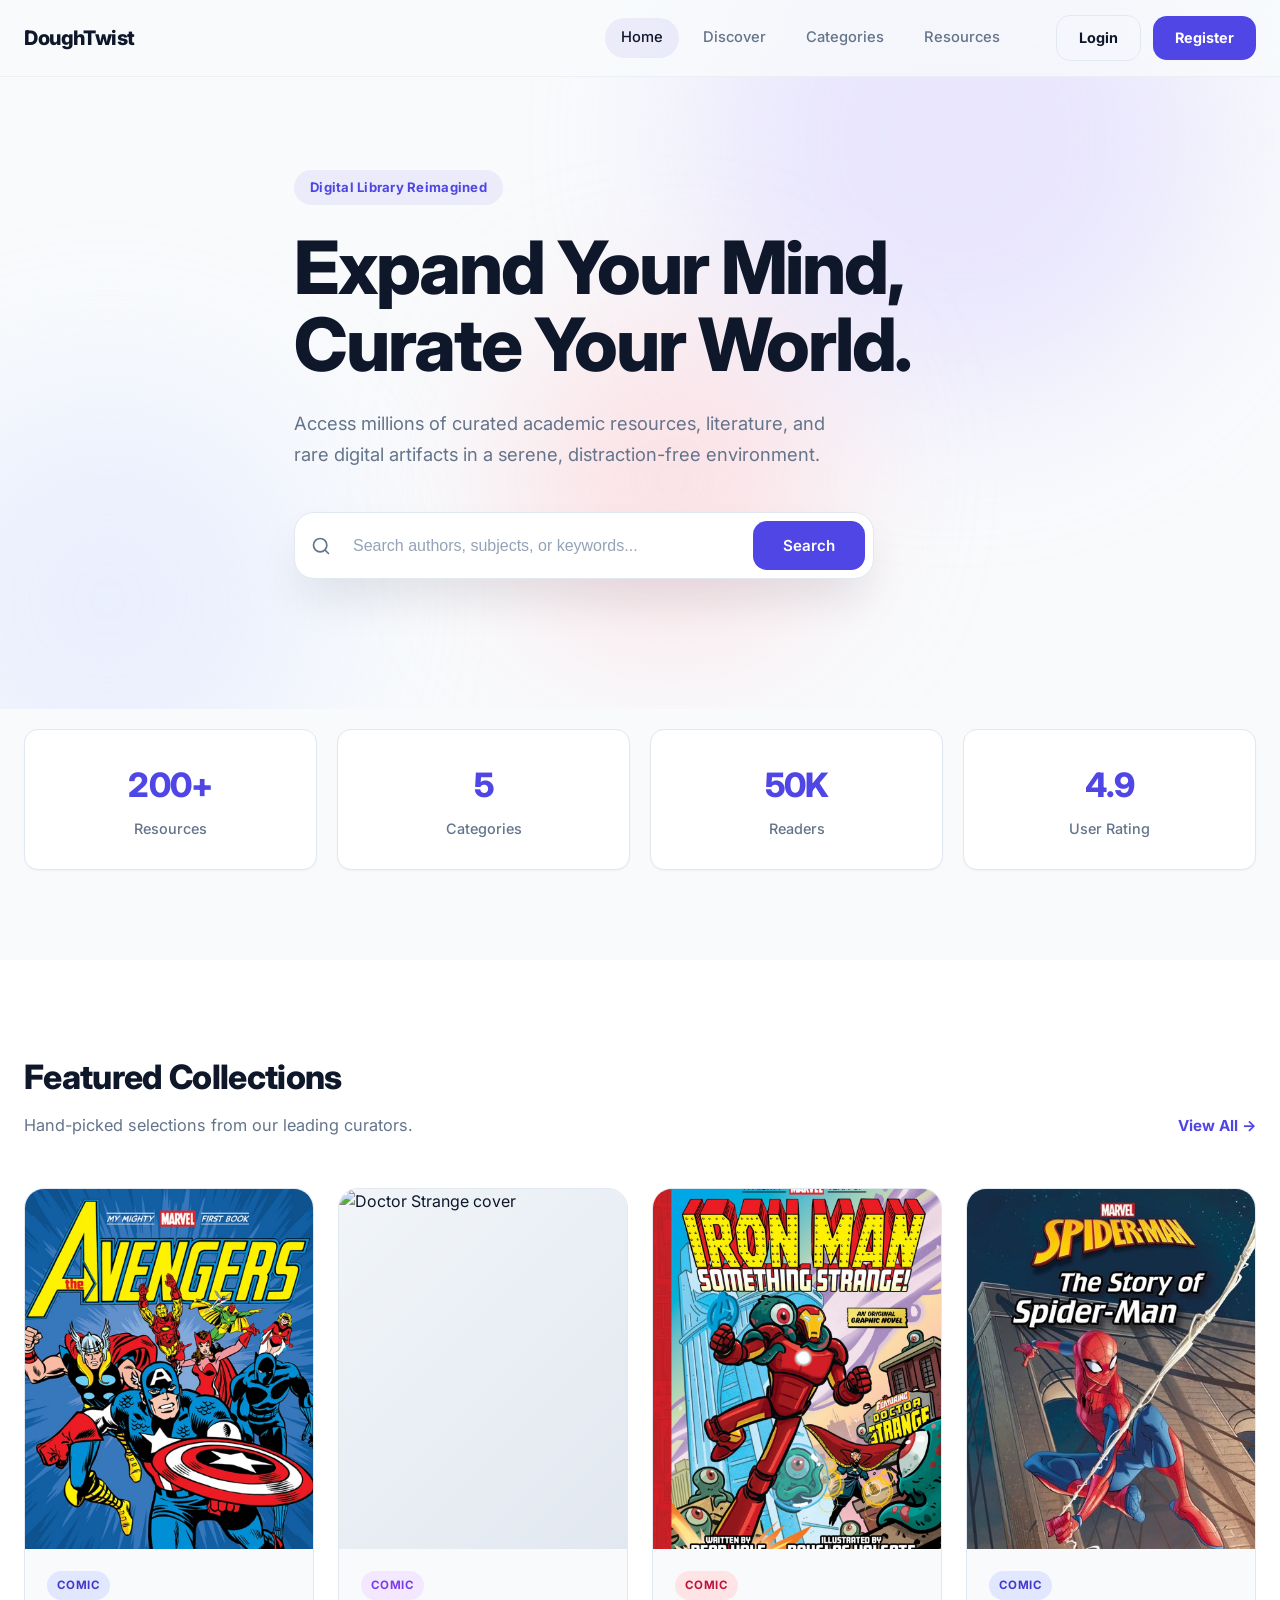
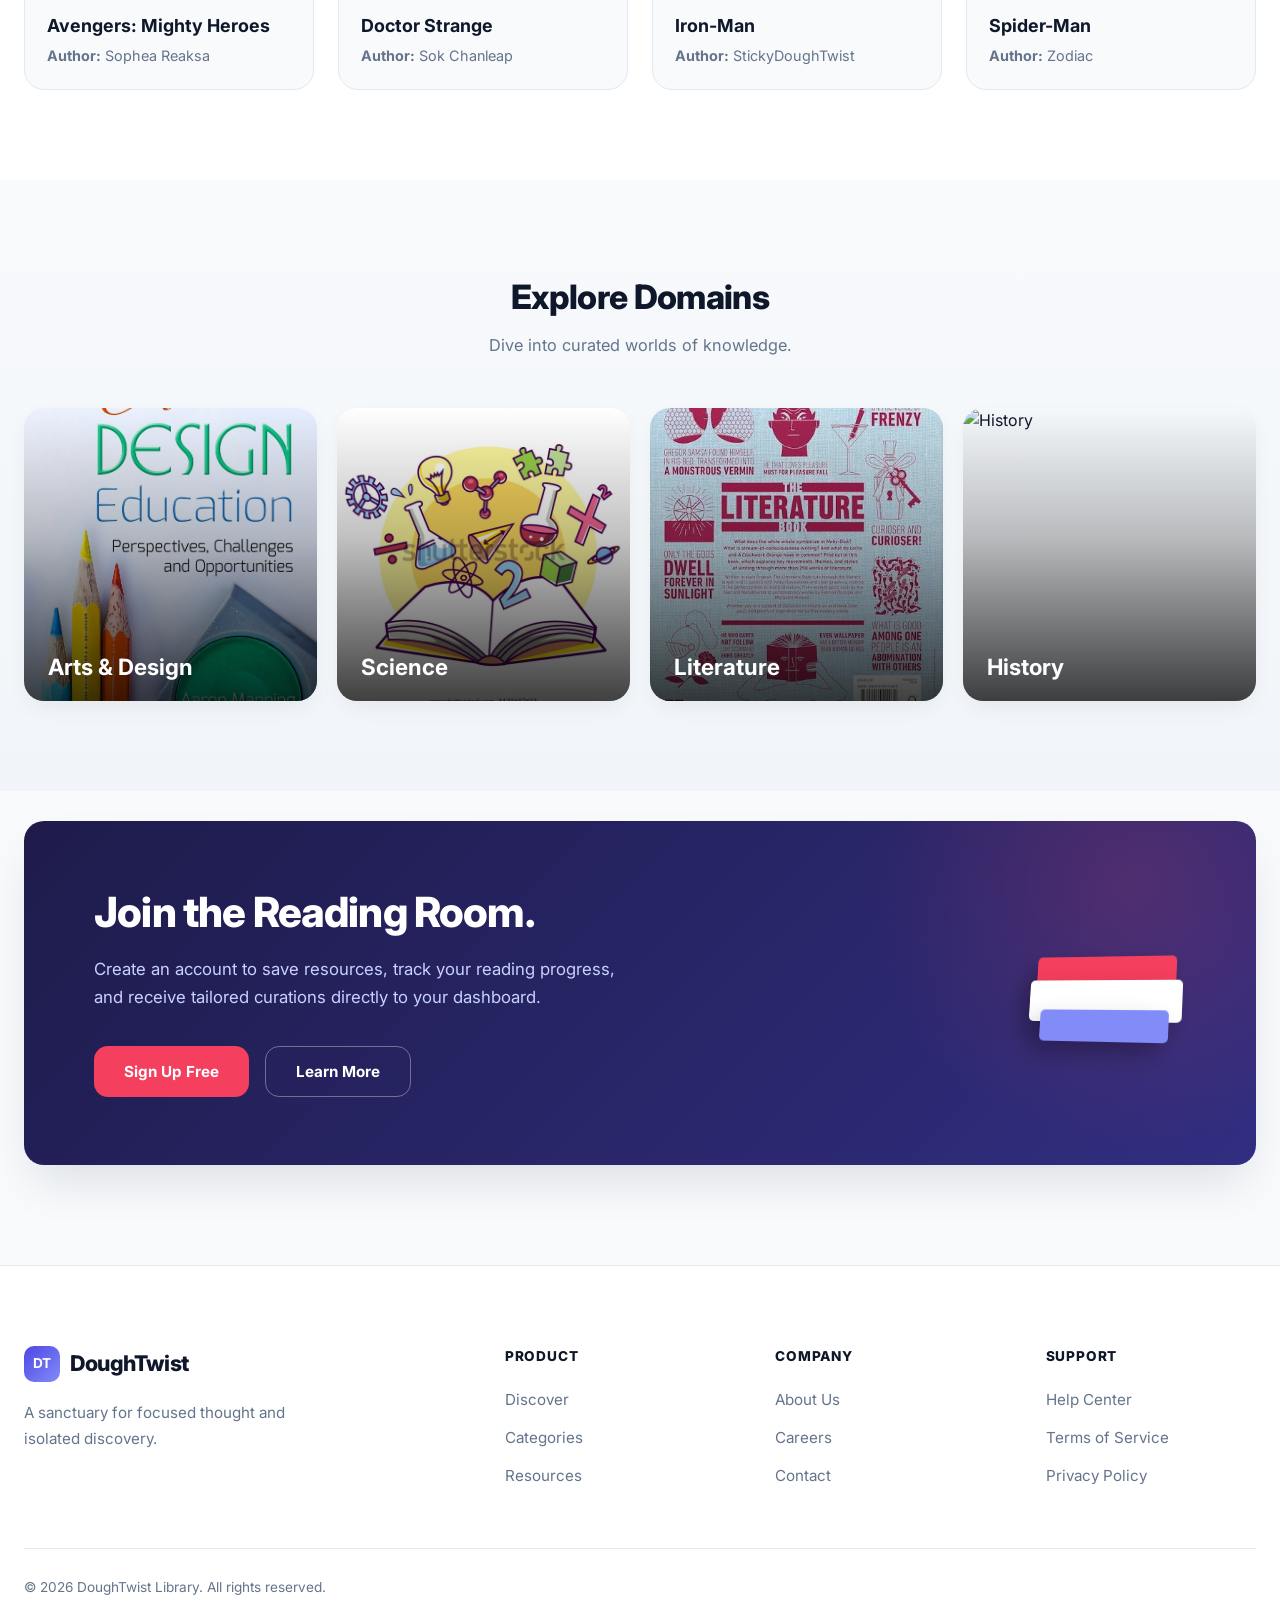
==== index.html @ 646c7e7f "E-Library" ====
<!DOCTYPE html>
<html lang="en">
<head>
    <meta charset="UTF-8">
    <meta name="viewport" content="width=device-width, initial-scale=1.0">
    <title>DoughTwist Library — Discover, Read, Grow</title>
    <meta name="description" content="A modern digital library for curated academic resources, literature, and rare digital artifacts.">
    <link rel="stylesheet" href="css/style.css">
</head>
<body>
    <header class="site-header">
        <div class="container nav-wrap">
            <a href="#" class="logo">
                DoughTwist
            </a>

            <button class="menu-toggle" aria-label="Open menu" aria-expanded="false">
                <span></span>
                <span></span>
                <span></span>
            </button>

            <nav class="main-nav">
                <ul class="nav-links">
                    <li><a href="#" class="active">Home</a></li>
                    <li><a href="pages/discover.html">Discover</a></li>
                    <li><a href="pages/categories.html">Categories</a></li>
                    <li><a href="pages/resources.html">Resources</a></li>
                </ul>
                <div class="nav-actions">
                    <a href="pages/login.html" class="btn btn-login">Login</a>
                    <a href="pages/register.html" class="btn btn-register">Register</a>
                </div>
            </nav>
        </div>
    </header>

    <main>
        <section class="hero">
            <div class="hero-bg" aria-hidden="true">
                <div class="blob blob-1"></div>
                <div class="blob blob-2"></div>
                <div class="blob blob-3"></div>
            </div>
            <div class="container hero-content">
                <span class="eyebrow">Digital Library Reimagined</span>
                <h1>Expand Your Mind,<br>Curate Your World.</h1>
                <p>Access millions of curated academic resources, literature, and rare digital artifacts in a serene, distraction-free environment.</p>
                <div class="search-box">
                    <svg class="search-icon" viewBox="0 0 24 24" fill="none" stroke="currentColor" stroke-width="2" stroke-linecap="round" stroke-linejoin="round" aria-hidden="true">
                        <circle cx="11" cy="11" r="8"></circle>
                        <path d="m21 21-4.35-4.35"></path>
                    </svg>
                    <input type="text" id="search" oninput="searchCollections()" placeholder="Search authors, subjects, or keywords...">
                    <button type="button" class="search-btn">Search</button>
                </div>
            </div>
        </section>

        <section class="stats-section">
            <div class="container stats-grid">
                <div class="stat">
                    <strong>200+</strong>
                    <span>Resources</span>
                </div>
                <div class="stat">
                    <strong>5</strong>
                    <span>Categories</span>
                </div>
                <div class="stat">
                    <strong>50K</strong>
                    <span>Readers</span>
                </div>
                <div class="stat">
                    <strong>4.9</strong>
                    <span>User Rating</span>
                </div>
            </div>
        </section>

        <section class="collections-section" id="resources">
            <div class="container">
                <div class="section-header">
                    <div>
                        <h2>Featured Collections</h2>
                        <p>Hand-picked selections from our leading curators.</p>
                    </div>
                    <a href="pages/discover.html" class="view-all">View All &rarr;</a>
                </div>
                <div class="collections-grid" id="collection"></div>
            </div>
        </section>

        <section class="domains-section">
            <div class="container">
                <div class="section-header center">
                    <div>
                        <h2>Explore Domains</h2>
                        <p>Dive into curated worlds of knowledge.</p>
                    </div>
                </div>
                <div class="domains-grid" id="explore"></div>
            </div>
        </section>

        <section class="cta-section">
            <div class="container">
                <div class="cta-card">
                    <div class="cta-text">
                        <h2>Join the Reading Room.</h2>
                        <p>Create an account to save resources, track your reading progress, and receive tailored curations directly to your dashboard.</p>
                        <div class="cta-buttons">
                            <button class="btn btn-primary">Sign Up Free</button>
                            <button class="btn btn-secondary">Learn More</button>
                        </div>
                    </div>
                    <div class="cta-visual" aria-hidden="true">
                        <div class="book-stack">
                            <div class="book"></div>
                            <div class="book"></div>
                            <div class="book"></div>
                        </div>
                    </div>
                </div>
            </div>
        </section>
    </main>

    <footer class="site-footer">
        <div class="container">
            <div class="footer-grid">
                <div class="footer-brand">
                    <a href="#" class="logo">
                        <span class="logo-mark">DT</span>
                        DoughTwist
                    </a>
                    <p>A sanctuary for focused thought and isolated discovery.</p>
                </div>
                <div class="footer-links-group">
                    <h4>Product</h4>
                    <ul>
                        <li><a href="pages/discover.html">Discover</a></li>
                        <li><a href="pages/categories.html">Categories</a></li>
                        <li><a href="pages/resources.html">Resources</a></li>
                    </ul>
                </div>
                <div class="footer-links-group">
                    <h4>Company</h4>
                    <ul>
                        <li><a href="#">About Us</a></li>
                        <li><a href="#">Careers</a></li>
                        <li><a href="#">Contact</a></li>
                    </ul>
                </div>
                <div class="footer-links-group">
                    <h4>Support</h4>
                    <ul>
                        <li><a href="#">Help Center</a></li>
                        <li><a href="#">Terms of Service</a></li>
                        <li><a href="#">Privacy Policy</a></li>
                    </ul>
                </div>
            </div>
            <div class="footer-bottom">
                <p>&copy; 2026 DoughTwist Library. All rights reserved.</p>
            </div>
        </div>
    </footer>

    <script src="script/reveal.js"></script>
    <script src="script/index.js"></script>
    <script>
        // Mobile menu toggle
        const toggle = document.querySelector('.menu-toggle');
        const nav = document.querySelector('.main-nav');

        toggle.addEventListener('click', () => {
            const expanded = toggle.getAttribute('aria-expanded') === 'true';
            toggle.setAttribute('aria-expanded', !expanded);
            toggle.classList.toggle('open', !expanded);
            nav.classList.toggle('open', !expanded);
        });
    </script>
</body>
</html>
---- css/style.css ----
@import url('https://fonts.googleapis.com/css2?family=Inter:wght@300;400;500;600;700;800&display=swap');

/* --- Design Tokens --- */
:root {
  --bg: #f8fafc;
  --surface: #ffffff;
  --surface-2: #f1f5f9;
  --text: #0f172a;
  --text-muted: #64748b;
  --primary: #4f46e5;
  --primary-dark: #4338ca;
  --primary-light: rgba(79, 70, 229, 0.08);
  --accent: #f43f5e;
  --accent-hover: #e11d48;
  --border: #e2e8f0;
  --shadow-sm: 0 1px 2px 0 rgba(15, 23, 42, 0.04);
  --shadow: 0 8px 24px -6px rgba(15, 23, 42, 0.08);
  --shadow-lg: 0 24px 48px -10px rgba(15, 23, 42, 0.12);
  --radius: 20px;
  --radius-sm: 14px;
  --radius-pill: 999px;
  --transition: 0.25s cubic-bezier(0.4, 0, 0.2, 1);
}

/* --- Reset & Base --- */
* {
  margin: 0;
  padding: 0;
  box-sizing: border-box;
}

html {
  scroll-behavior: smooth;
}

body {
  font-family: 'Inter', system-ui, -apple-system, BlinkMacSystemFont, sans-serif;
  background-color: var(--bg);
  color: var(--text);
  line-height: 1.6;
  -webkit-font-smoothing: antialiased;
}

a {
  text-decoration: none;
  color: inherit;
}

button {
  font-family: inherit;
}

img {
  max-width: 100%;
  display: block;
}

ul {
  list-style: none;
}

.container {
  width: 100%;
  max-width: 1280px;
  margin: 0 auto;
  padding: 0 24px;
}

/* --- Header --- */
.site-header {
  position: fixed;
  top: 0;
  left: 0;
  right: 0;
  z-index: 1000;
  background: rgba(248, 250, 252, 0.8);
  backdrop-filter: blur(18px);
  -webkit-backdrop-filter: blur(18px);
  border-bottom: 1px solid rgba(226, 232, 240, 0.6);
}

.nav-wrap {
  display: flex;
  align-items: center;
  justify-content: space-between;
  height: 76px;
}

.logo {
  display: inline-flex;
  align-items: center;
  gap: 10px;
  font-weight: 800;
  font-size: 1.25rem;
  letter-spacing: -0.02em;
  color: var(--text);
}

.logo-mark {
  width: 36px;
  height: 36px;
  display: grid;
  place-items: center;
  background: linear-gradient(135deg, var(--primary), #818cf8);
  color: #fff;
  border-radius: 10px;
  font-size: 0.85rem;
  font-weight: 700;
}

.main-nav {
  display: flex;
  align-items: center;
  gap: 40px;
}

.nav-links {
  display: flex;
  align-items: center;
  gap: 8px;
}

.nav-links a {
  display: block;
  padding: 8px 16px;
  border-radius: var(--radius-pill);
  font-size: 0.92rem;
  font-weight: 500;
  color: var(--text-muted);
  transition: var(--transition);
}

.nav-links a:hover,
.nav-links a.active {
  color: var(--text);
  background-color: var(--primary-light);
}

.nav-actions {
  display: flex;
  align-items: center;
  gap: 12px;
}

.icon-btn {
  width: 40px;
  height: 40px;
  border-radius: 50%;
  border: 1px solid var(--border);
  background-color: var(--surface);
  cursor: pointer;
  display: grid;
  place-items: center;
  font-size: 1.05rem;
  transition: var(--transition);
}

.icon-btn:hover {
  background-color: var(--bg);
  transform: translateY(-2px);
  box-shadow: var(--shadow);
}

.profile-pic {
  width: 40px;
  height: 40px;
  border-radius: 50%;
  background: linear-gradient(135deg, var(--primary), #a855f7);
  display: inline-block;
  cursor: pointer;
  border: 2px solid var(--surface);
  box-shadow: var(--shadow-sm);
}

.nav-actions .btn {
  display: inline-flex;
  align-items: center;
  justify-content: center;
  padding: 10px 22px;
  border-radius: var(--radius-sm);
  font-size: 0.9rem;
  font-weight: 700;
  text-decoration: none;
  transition: var(--transition);
  border: none;
  cursor: pointer;
}

.btn-login {
  background-color: transparent;
  color: var(--text);
  border: 1px solid var(--border) !important;
}

.btn-login:hover {
  background-color: var(--bg);
  border-color: var(--primary) !important;
  color: var(--primary);
}

.btn-register {
  background-color: var(--primary);
  color: #ffffff;
}

.btn-register:hover {
  background-color: var(--primary-dark);
  transform: translateY(-2px);
  box-shadow: var(--shadow);
}

.menu-toggle {
  display: none;
  flex-direction: column;
  justify-content: center;
  gap: 5px;
  background: none;
  border: none;
  cursor: pointer;
  padding: 8px;
}

.menu-toggle span {
  display: block;
  width: 24px;
  height: 2.5px;
  background-color: var(--text);
  border-radius: 2px;
  transition: var(--transition);
}

.menu-toggle.open span:nth-child(1) {
  transform: translateY(7.5px) rotate(45deg);
}

.menu-toggle.open span:nth-child(2) {
  opacity: 0;
}

.menu-toggle.open span:nth-child(3) {
  transform: translateY(-7.5px) rotate(-45deg);
}

/* --- Hero --- */
.hero {
  position: relative;
  padding: 170px 0 130px;
  overflow: hidden;
}

.hero-bg {
  position: absolute;
  inset: 0;
  z-index: -1;
  overflow: hidden;
}

.blob {
  position: absolute;
  border-radius: 50%;
  filter: blur(80px);
  opacity: 0.55;
}

.blob-1 {
  width: 520px;
  height: 520px;
  background: #ddd6fe;
  top: -120px;
  right: 5%;
}

.blob-2 {
  width: 420px;
  height: 420px;
  background: #e0e7ff;
  bottom: -100px;
  left: -8%;
}

.blob-3 {
  width: 320px;
  height: 320px;
  background: #fecdd3;
  top: 45%;
  right: 35%;
  opacity: 0.55;
}

.hero-content {
  max-width: 740px;
  position: relative;
  z-index: 1;
}

.eyebrow {
  display: inline-block;
  padding: 7px 16px;
  border-radius: var(--radius-pill);
  background-color: var(--primary-light);
  color: var(--primary);
  font-size: 0.82rem;
  font-weight: 700;
  letter-spacing: 0.02em;
  margin-bottom: 24px;
}

.hero h1 {
  font-size: clamp(2.6rem, 6vw, 4.6rem);
  line-height: 1.05;
  font-weight: 800;
  letter-spacing: -0.03em;
  margin-bottom: 24px;
  color: var(--text);
}

.hero p {
  font-size: 1.15rem;
  color: var(--text-muted);
  max-width: 560px;
  margin-bottom: 42px;
  line-height: 1.7;
}

.search-box {
  display: flex;
  align-items: center;
  max-width: 580px;
  background-color: var(--surface);
  border: 1px solid var(--border);
  border-radius: var(--radius);
  padding: 8px;
  box-shadow: var(--shadow-lg);
  transition: var(--transition);
}

.search-box:focus-within {
  border-color: var(--primary);
  box-shadow: 0 24px 48px -10px rgba(79, 70, 229, 0.18);
}

.search-icon {
  width: 20px;
  height: 20px;
  margin: 0 12px 0 8px;
  color: var(--text-muted);
  flex-shrink: 0;
}

.search-box input {
  flex: 1;
  border: none;
  background: transparent;
  padding: 13px 10px;
  font-size: 1rem;
  outline: none;
  color: var(--text);
}

.search-box input::placeholder {
  color: #94a3b8;
}

.search-btn {
  background-color: var(--primary);
  color: #fff;
  border: none;
  padding: 15px 30px;
  border-radius: var(--radius-sm);
  font-weight: 600;
  font-size: 0.95rem;
  cursor: pointer;
  transition: var(--transition);
  flex-shrink: 0;
}

.search-btn:hover {
  background-color: var(--primary-dark);
  transform: translateY(-1px);
}

/* --- Stats --- */
.stats-section {
  padding: 20px 0 90px;
}

.stats-grid {
  display: grid;
  grid-template-columns: repeat(4, 1fr);
  gap: 20px;
}

.stat {
  background-color: var(--surface);
  border: 1px solid var(--border);
  border-radius: var(--radius-sm);
  padding: 28px 20px;
  text-align: center;
  box-shadow: var(--shadow-sm);
  transition: var(--transition);
}

.stat:hover {
  transform: translateY(-4px);
  box-shadow: var(--shadow);
  border-color: transparent;
}

.stat strong {
  display: block;
  font-size: 2.1rem;
  font-weight: 800;
  color: var(--primary);
  margin-bottom: 4px;
  letter-spacing: -0.02em;
}

.stat span {
  font-size: 0.9rem;
  color: var(--text-muted);
  font-weight: 500;
}

/* --- Sections --- */
section {
  padding: 90px 0;
}

.section-header {
  display: flex;
  justify-content: space-between;
  align-items: flex-end;
  margin-bottom: 50px;
  gap: 20px;
}

.section-header.center {
  flex-direction: column;
  align-items: center;
  text-align: center;
}

.section-header h2 {
  font-size: 2.1rem;
  font-weight: 800;
  letter-spacing: -0.02em;
  margin-bottom: 8px;
  color: var(--text);
}

.section-header p {
  color: var(--text-muted);
  font-size: 1.02rem;
}

.view-all {
  display: inline-flex;
  align-items: center;
  gap: 6px;
  font-size: 0.95rem;
  font-weight: 700;
  color: var(--primary);
  transition: var(--transition);
  white-space: nowrap;
}

.view-all:hover {
  gap: 10px;
  color: var(--primary-dark);
}

/* --- Featured Collections --- */
.collections-section {
  background-color: var(--surface);
}

.collections-grid {
  display: grid;
  grid-template-columns: repeat(4, 1fr);
  gap: 24px;
}

.collection-card {
  background-color: var(--bg);
  border-radius: var(--radius);
  overflow: hidden;
  border: 1px solid var(--border);
  transition: var(--transition);
}

.collection-card:hover {
  transform: translateY(-8px);
  box-shadow: var(--shadow-lg);
  border-color: transparent;
}

.card-img-wrapper {
  position: relative;
  aspect-ratio: 4 / 5;
  overflow: hidden;
  display: flex;
  align-items: center;
  justify-content: center;
  background: linear-gradient(135deg, #f1f5f9, #e2e8f0);
}

.card-img-wrapper img {
  width: 100%;
  height: 100%;
  object-fit: cover;
  transition: var(--transition);
}

.collection-card:hover .card-img-wrapper img {
  transform: scale(1.05);
}

.card-content {
  padding: 22px;
}

.tag {
  display: inline-block;
  font-size: 0.72rem;
  padding: 5px 10px;
  border-radius: var(--radius-pill);
  margin-bottom: 14px;
  font-weight: 700;
  text-transform: uppercase;
  letter-spacing: 0.04em;
}

.tag.architecture { background-color: #e0e7ff; color: #4338ca; }
.tag.sociology { background-color: #f3e8ff; color: #7c3aed; }
.tag.acoustics { background-color: #ffe4e6; color: #be123c; }

.collection-card h3 {
  font-size: 1.12rem;
  font-weight: 700;
  margin-bottom: 6px;
  line-height: 1.35;
  color: var(--text);
}

.collection-card p {
  font-size: 0.9rem;
  color: var(--text-muted);
}

/* --- Explore Domains --- */
.domains-section {
  background: linear-gradient(180deg, var(--bg) 0%, var(--surface-2) 100%);
}

.domains-grid {
  display: grid;
  grid-template-columns: repeat(4, 1fr);
  gap: 20px;
}

.domain-card {
  position: relative;
  aspect-ratio: 1;
  border-radius: var(--radius);
  overflow: hidden;
  cursor: pointer;
  box-shadow: var(--shadow);
}

.domain-card img {
  width: 100%;
  height: 100%;
  object-fit: cover;
  transition: var(--transition);
}

.domain-card:hover img {
  transform: scale(1.08);
}

.domain-overlay {
  position: absolute;
  inset: 0;
  background: linear-gradient(
    to top,
    rgba(0, 0, 0, 0.75) 0%,
    rgba(0, 0, 0, 0.25) 55%,
    transparent 100%
  );
  display: flex;
  align-items: flex-end;
  padding: 24px;
  transition: var(--transition);
}

.domain-card:hover .domain-overlay {
  background: linear-gradient(
    to top,
    rgba(79, 70, 229, 0.88) 0%,
    rgba(79, 70, 229, 0.45) 60%,
    transparent 100%
  );
}

.domain-card h3 {
  color: #fff;
  font-size: 1.4rem;
  font-weight: 700;
  transform: translateY(8px);
  transition: var(--transition);
}

.domain-card:hover h3 {
  transform: translateY(0);
}

/* --- CTA --- */
.cta-section {
  padding: 30px 0 100px;
}

.cta-card {
  background: linear-gradient(135deg, #1e1b4b 0%, #312e81 100%);
  border-radius: var(--radius);
  padding: 68px 70px;
  color: #fff;
  display: flex;
  justify-content: space-between;
  align-items: center;
  gap: 50px;
  position: relative;
  overflow: hidden;
  box-shadow: var(--shadow-lg);
}

.cta-card::before {
  content: '';
  position: absolute;
  top: -60%;
  right: -12%;
  width: 540px;
  height: 540px;
  background: radial-gradient(circle, rgba(244, 63, 94, 0.18) 0%, transparent 70%);
  pointer-events: none;
}

.cta-text {
  max-width: 540px;
  position: relative;
  z-index: 1;
}

.cta-text h2 {
  font-size: 2.6rem;
  font-weight: 800;
  margin-bottom: 18px;
  letter-spacing: -0.02em;
  line-height: 1.15;
}

.cta-text p {
  color: #c7d2fe;
  font-size: 1.05rem;
  margin-bottom: 34px;
  line-height: 1.7;
}

.cta-buttons {
  display: flex;
  gap: 16px;
  flex-wrap: wrap;
}

.btn {
  padding: 15px 30px;
  border-radius: var(--radius-sm);
  font-size: 0.95rem;
  font-weight: 700;
  cursor: pointer;
  transition: var(--transition);
  border: none;
}

.btn-primary {
  background-color: var(--accent);
  color: #ffffff;
}

.btn-primary:hover {
  background-color: var(--accent-hover);
  transform: translateY(-2px);
  box-shadow: 0 12px 24px -8px rgba(244, 63, 94, 0.35);
}

.btn-secondary {
  background-color: transparent;
  color: #fff;
  border: 1px solid rgba(255, 255, 255, 0.35);
}

.btn-secondary:hover {
  background-color: rgba(255, 255, 255, 0.08);
  border-color: rgba(255, 255, 255, 0.6);
}

.cta-visual {
  position: relative;
  z-index: 1;
}

.book-stack {
  display: flex;
  flex-direction: column;
  align-items: center;
  transform: perspective(900px) rotateY(-22deg) rotateX(8deg);
}

.book {
  width: 150px;
  height: 36px;
  background-color: var(--accent);
  border-radius: 5px;
  box-shadow: -10px 12px 24px rgba(0, 0, 0, 0.25);
  margin-bottom: -12px;
  position: relative;
}

.book:nth-child(2) {
  background-color: #fff;
  width: 164px;
  height: 42px;
}

.book:nth-child(3) {
  background-color: #818cf8;
  width: 138px;
  height: 32px;
}

/* --- Footer --- */
.site-footer {
  background-color: var(--surface);
  border-top: 1px solid var(--border);
  padding: 80px 0 40px;
}

.footer-grid {
  display: grid;
  grid-template-columns: 2fr 1fr 1fr 1fr;
  gap: 60px;
  margin-bottom: 60px;
}

.footer-brand .logo {
  font-size: 1.35rem;
}

.footer-brand p {
  max-width: 300px;
  color: var(--text-muted);
  font-size: 0.95rem;
  margin-top: 18px;
  line-height: 1.7;
}

.footer-links-group h4 {
  font-size: 0.85rem;
  font-weight: 800;
  text-transform: uppercase;
  letter-spacing: 0.06em;
  margin-bottom: 20px;
  color: var(--text);
}

.footer-links-group ul {
  display: flex;
  flex-direction: column;
  gap: 12px;
}

.footer-links-group a {
  color: var(--text-muted);
  font-size: 0.95rem;
  transition: var(--transition);
}

.footer-links-group a:hover {
  color: var(--primary);
}

.footer-bottom {
  border-top: 1px solid var(--border);
  padding-top: 28px;
  color: var(--text-muted);
  font-size: 0.85rem;
}

/* --- Reveal Animations --- */
.reveal {
  opacity: 0;
  transform: translateY(24px);
  transition: opacity 0.7s ease, transform 0.7s ease;
}

.revealed {
  opacity: 1;
  transform: translateY(0);
}

.collection-card.reveal,
.domain-card.reveal,
.stat.reveal,
.book-card.reveal,
.resource-card.reveal,
.faq-item.reveal,
.featured-banner.reveal,
.content-header.reveal,
.sidebar.reveal,
.breadcrumb.reveal,
.book-detail.reveal,
.support-cta.reveal,
.cta-card.reveal,
.discover-hero.reveal,
.resources-hero.reveal,
.hero-content.reveal,
.section-header.reveal {
  transition-delay: calc(var(--index, 0) * 80ms);
}

.collection-card:nth-child(1) { --index: 1; }
.collection-card:nth-child(2) { --index: 2; }
.collection-card:nth-child(3) { --index: 3; }
.collection-card:nth-child(4) { --index: 4; }
.collection-card:nth-child(5) { --index: 5; }
.collection-card:nth-child(6) { --index: 6; }
.collection-card:nth-child(7) { --index: 7; }
.collection-card:nth-child(8) { --index: 8; }

.domain-card:nth-child(1) { --index: 1; }
.domain-card:nth-child(2) { --index: 2; }
.domain-card:nth-child(3) { --index: 3; }
.domain-card:nth-child(4) { --index: 4; }

.stat:nth-child(1) { --index: 1; }
.stat:nth-child(2) { --index: 2; }
.stat:nth-child(3) { --index: 3; }
.stat:nth-child(4) { --index: 4; }

.resource-card:nth-child(1) { --index: 1; }
.resource-card:nth-child(2) { --index: 2; }
.resource-card:nth-child(3) { --index: 3; }
.resource-card:nth-child(4) { --index: 4; }
.resource-card:nth-child(5) { --index: 5; }
.resource-card:nth-child(6) { --index: 6; }

.faq-item:nth-child(1) { --index: 1; }
.faq-item:nth-child(2) { --index: 2; }
.faq-item:nth-child(3) { --index: 3; }
.faq-item:nth-child(4) { --index: 4; }

@media (prefers-reduced-motion: reduce) {
  .reveal,
  .revealed {
    opacity: 1;
    transform: none;
    transition: none;
  }
}

/* --- Responsive --- */
@media (max-width: 1024px) {
  .collections-grid,
  .domains-grid,
  .stats-grid {
    grid-template-columns: repeat(2, 1fr);
  }
  .footer-grid {
    grid-template-columns: 1fr 1fr;
    gap: 40px;
  }
  .cta-card {
    padding: 50px;
  }
}

@media (max-width: 768px) {
  .menu-toggle {
    display: flex;
  }
  .main-nav {
    position: fixed;
    top: 76px;
    left: 0;
    right: 0;
    bottom: 0;
    background: rgba(248, 250, 252, 0.98);
    backdrop-filter: blur(18px);
    -webkit-backdrop-filter: blur(18px);
    flex-direction: column;
    align-items: center;
    justify-content: flex-start;
    padding-top: 60px;
    gap: 36px;
    transform: translateX(100%);
    transition: transform 0.3s ease;
  }
  .main-nav.open {
    transform: translateX(0);
  }
  .nav-links {
    flex-direction: column;
    gap: 12px;
  }
  .nav-links a {
    font-size: 1.25rem;
    padding: 10px 20px;
  }
  .hero {
    padding: 150px 0 90px;
  }
  .hero p {
    font-size: 1.05rem;
  }
  .search-box {
    flex-direction: column;
    gap: 8px;
    border-radius: var(--radius-sm);
  }
  .search-box input {
    width: 100%;
    text-align: center;
    padding: 12px;
  }
  .search-btn {
    width: 100%;
  }
  .search-icon {
    display: none;
  }
  .section-header {
    flex-direction: column;
    align-items: flex-start;
    gap: 14px;
  }
  .section-header h2 {
    font-size: 1.8rem;
  }
  .cta-card {
    flex-direction: column;
    text-align: center;
    padding: 40px 28px;
  }
  .cta-text h2 {
    font-size: 2rem;
  }
  .cta-visual {
    order: -1;
  }
  .book-stack {
    transform: none;
  }
}

@media (max-width: 480px) {
  .container {
    padding: 0 16px;
  }
  .collections-grid,
  .domains-grid,
  .stats-grid {
    grid-template-columns: 1fr;
  }
  .footer-grid {
    grid-template-columns: 1fr;
    gap: 32px;
  }
  .cta-text h2 {
    font-size: 1.7rem;
  }
  .stat strong {
    font-size: 1.8rem;
  }
}
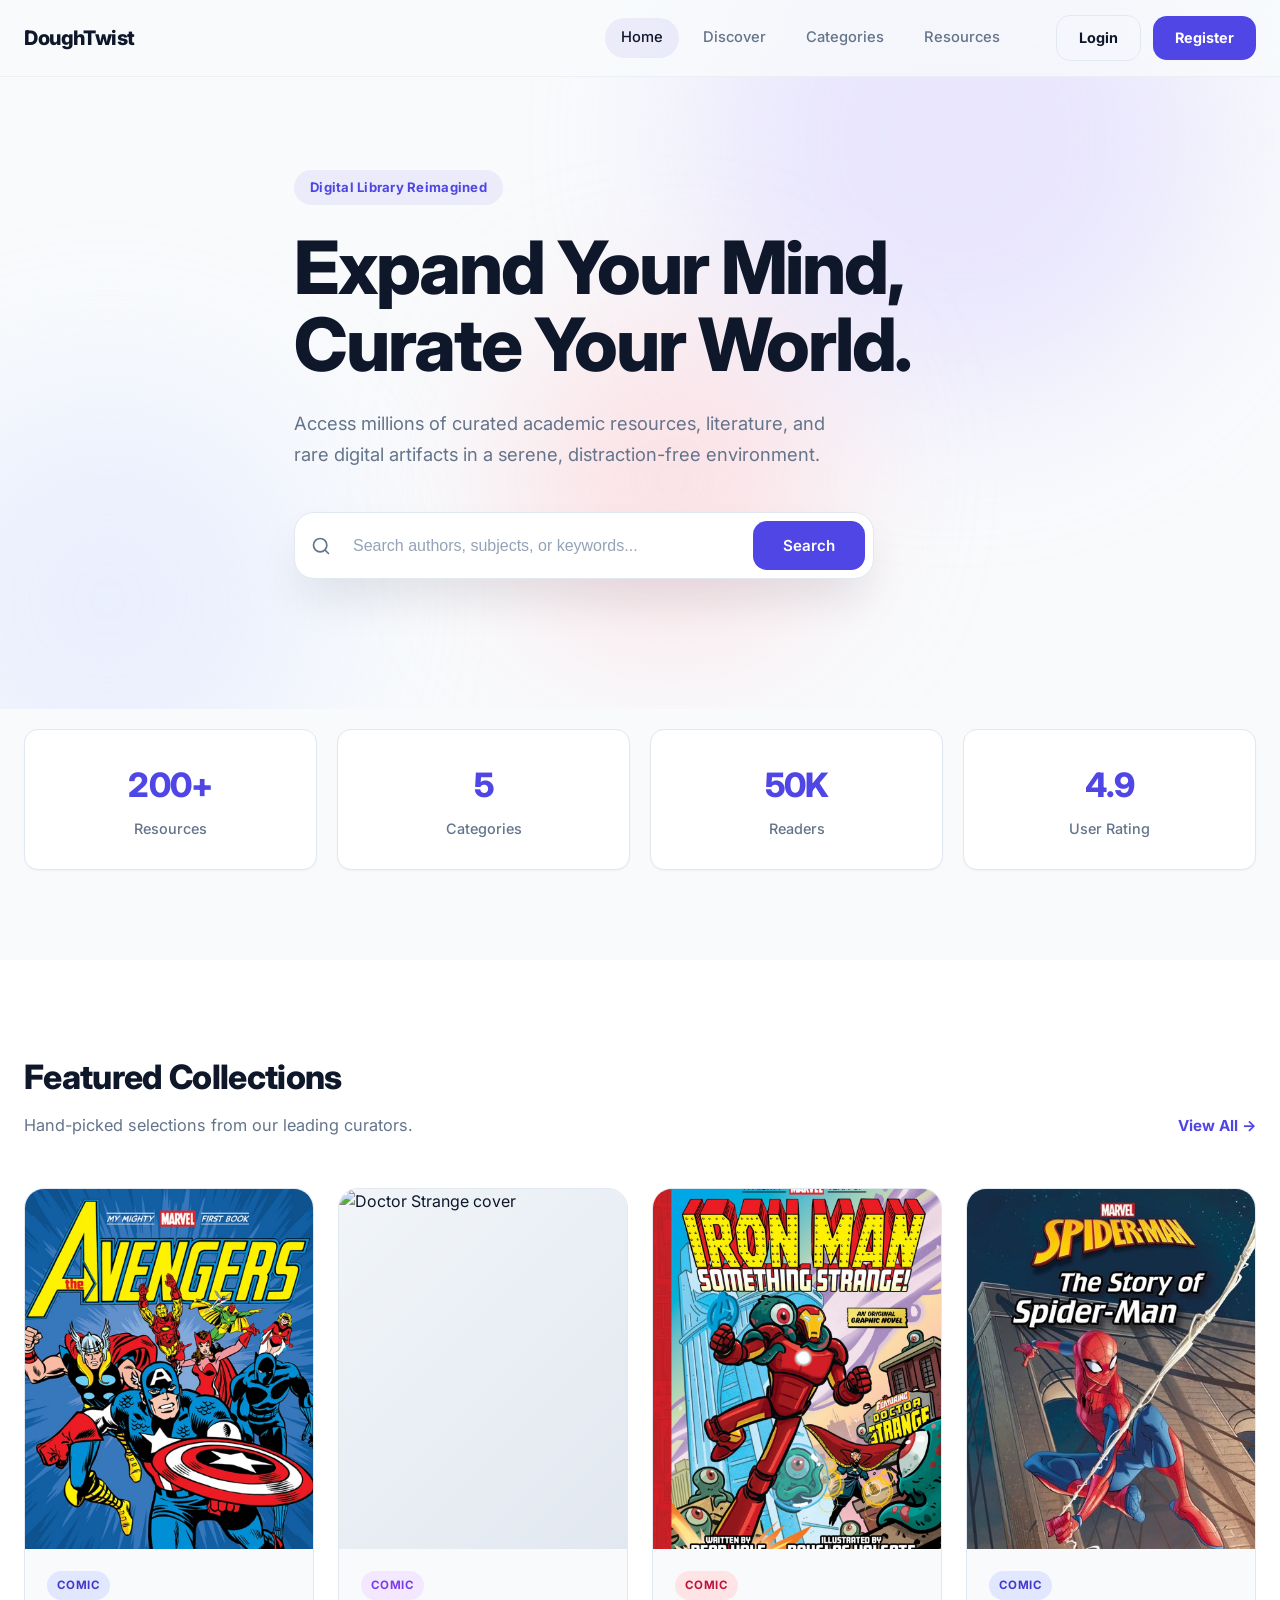
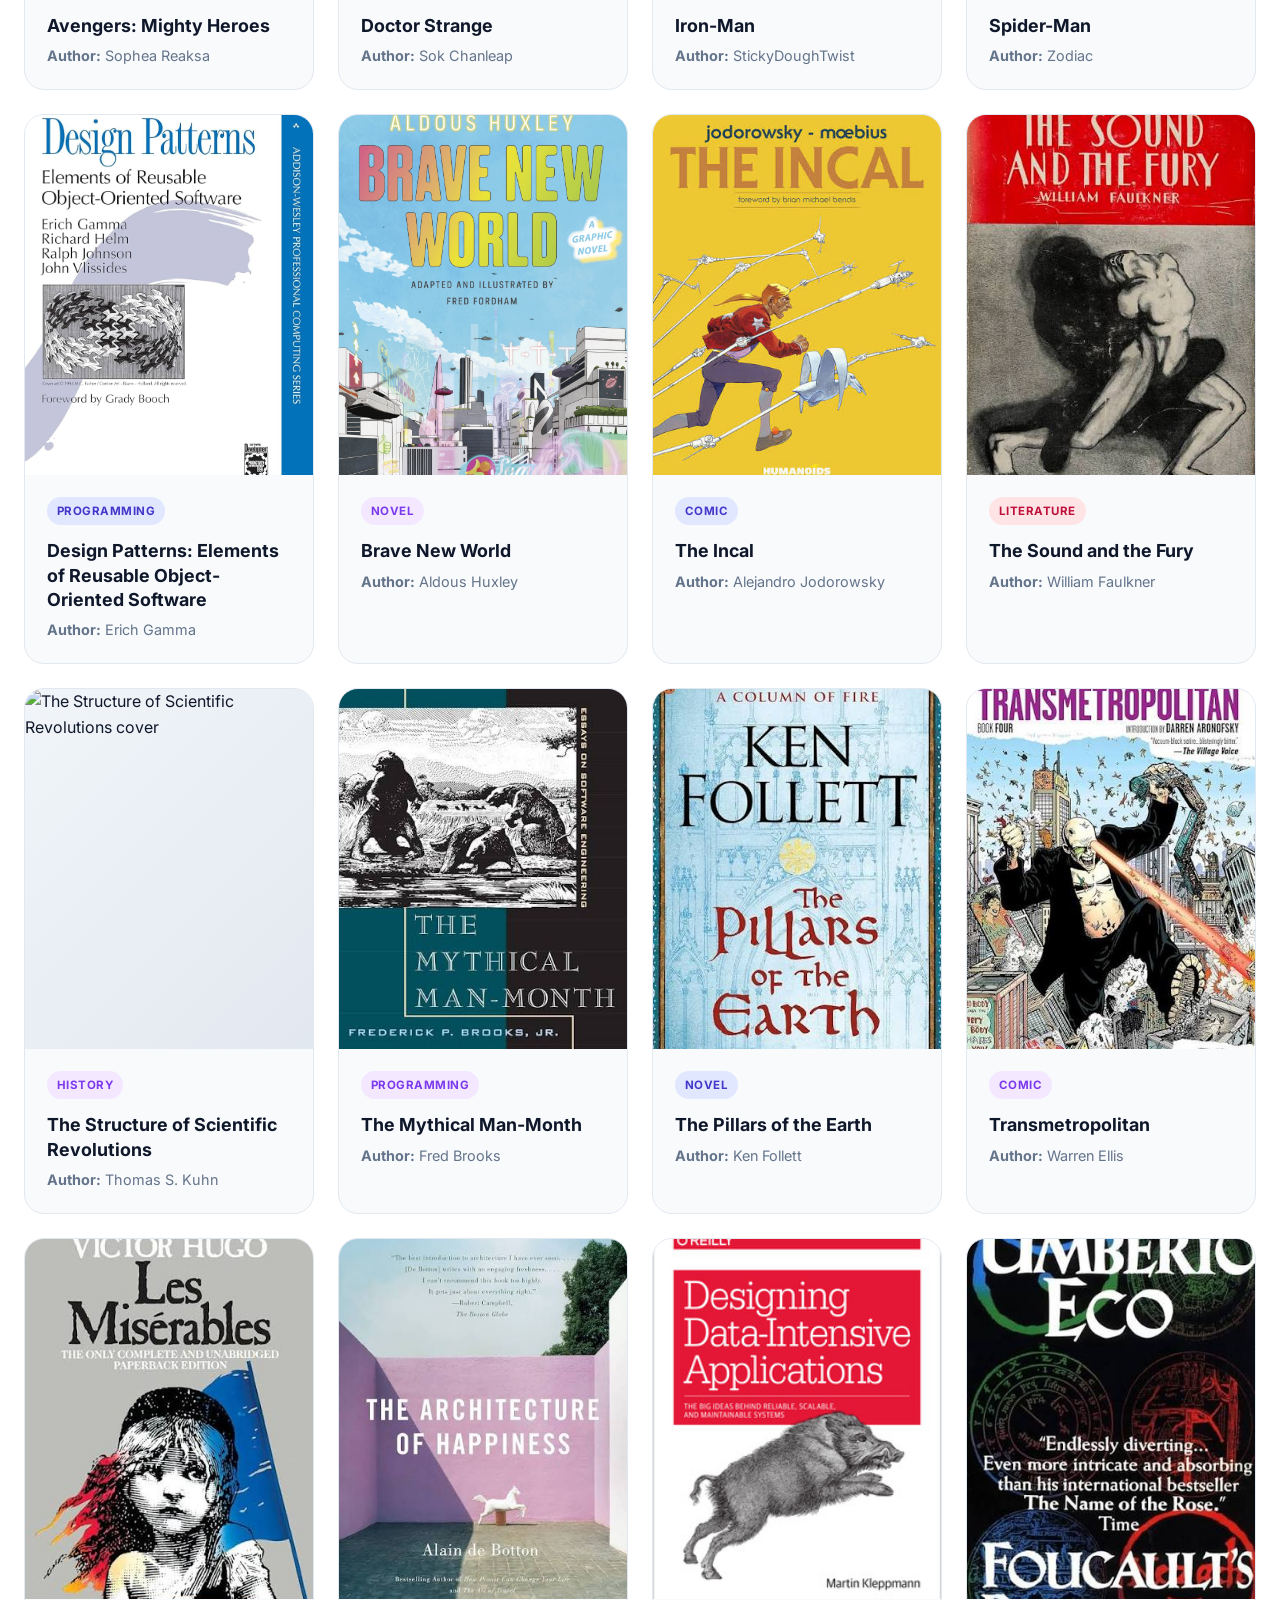
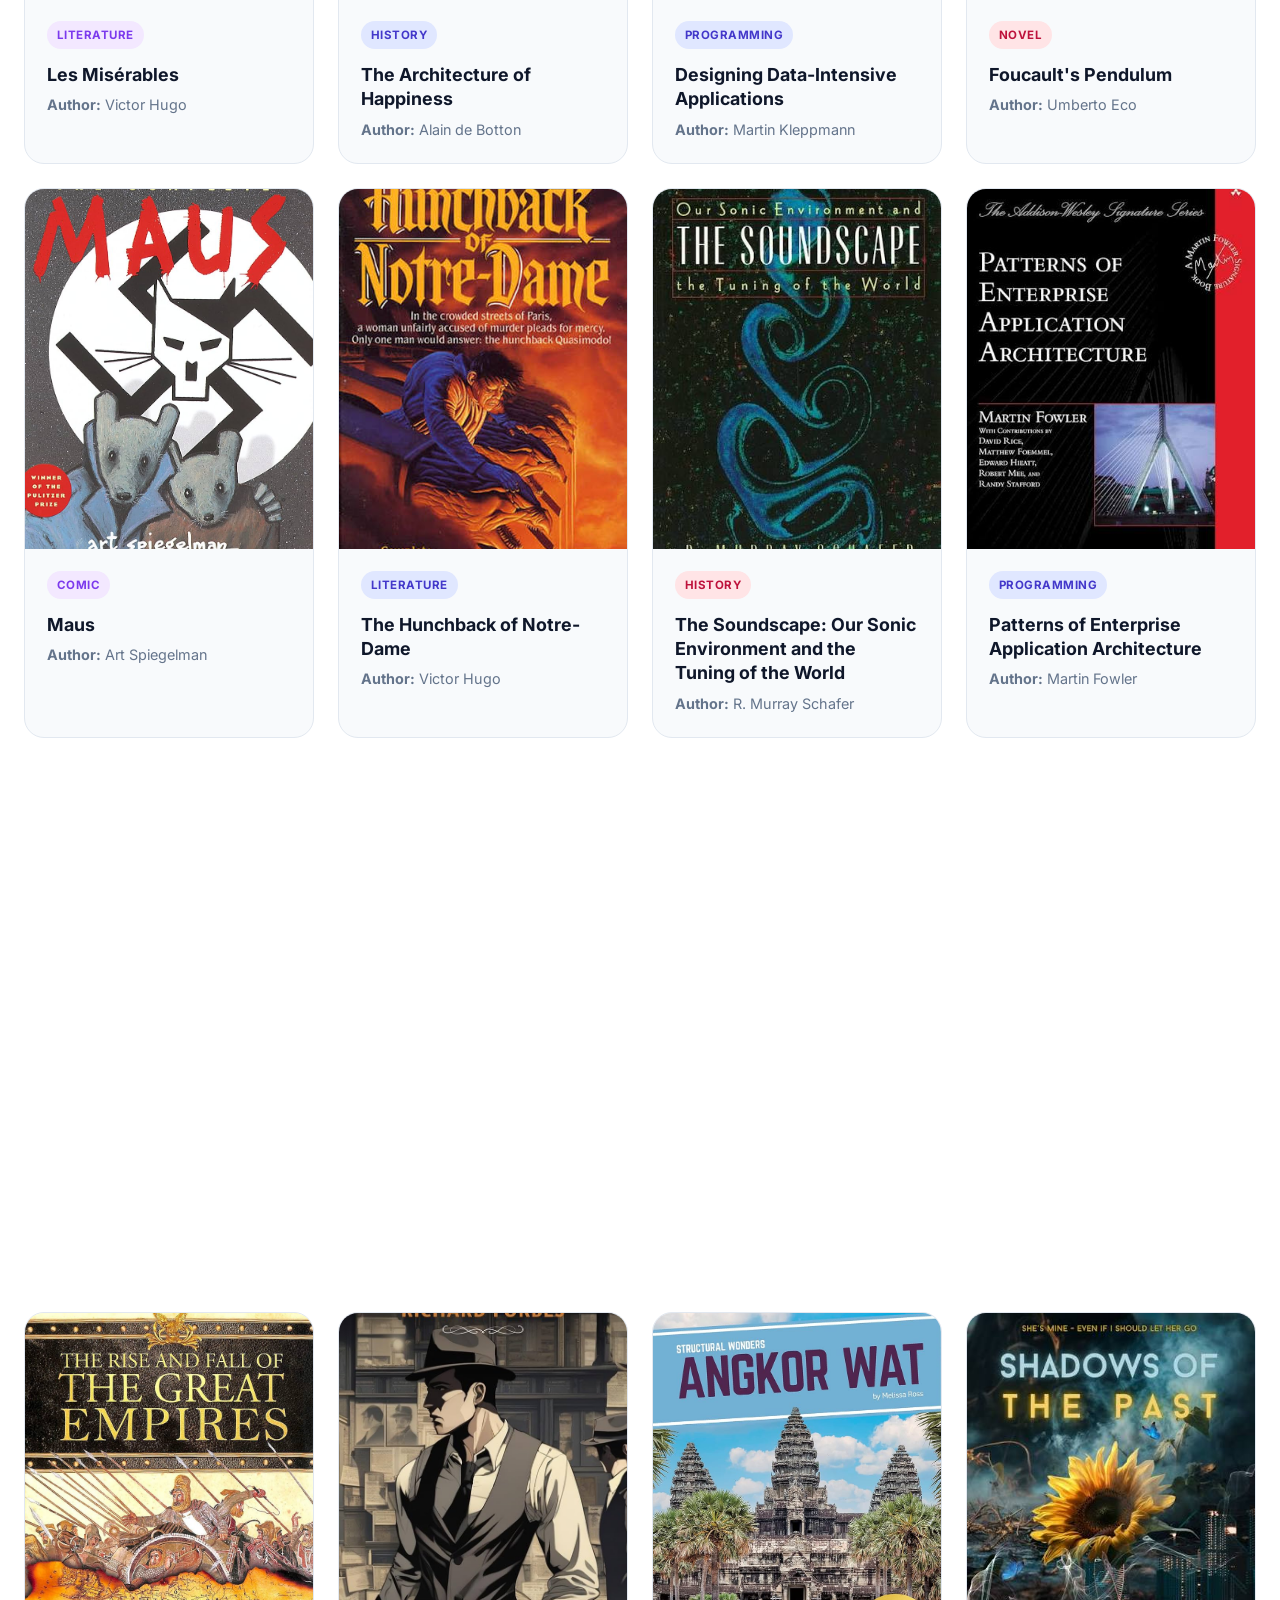
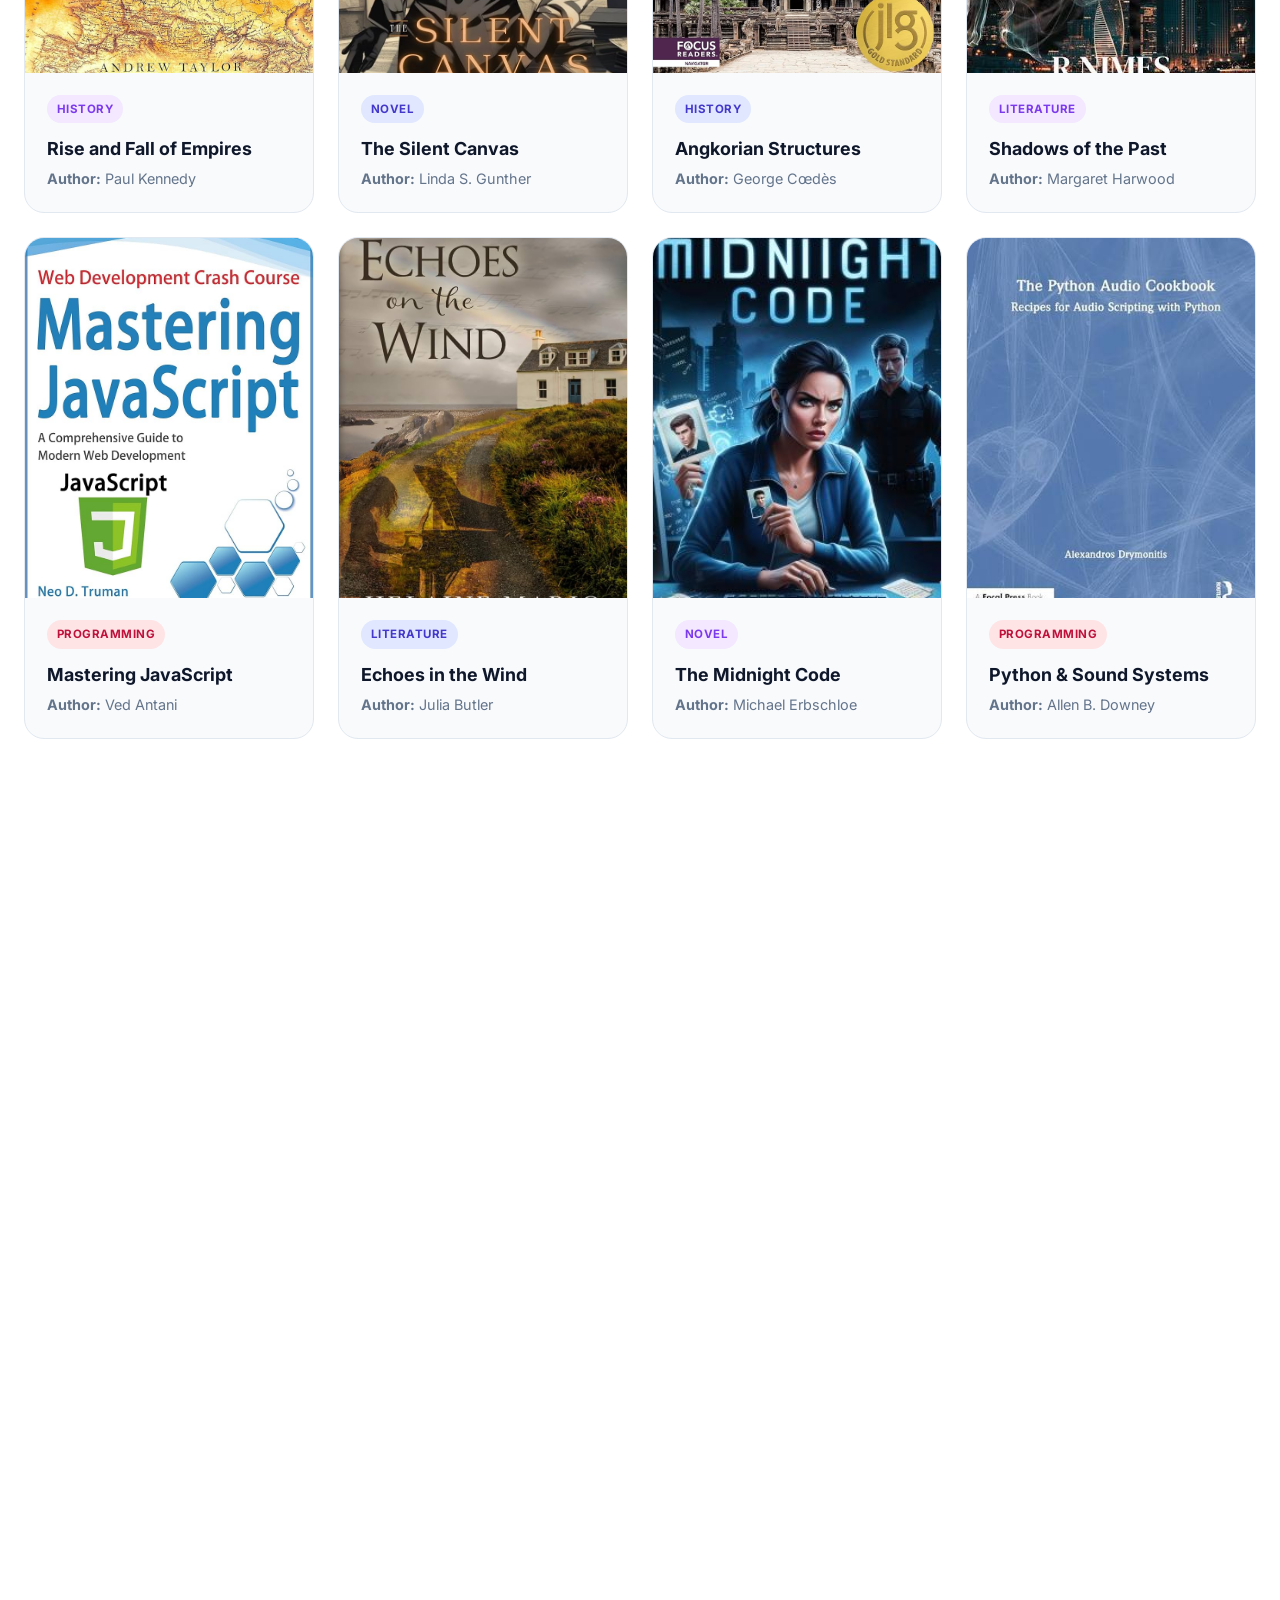
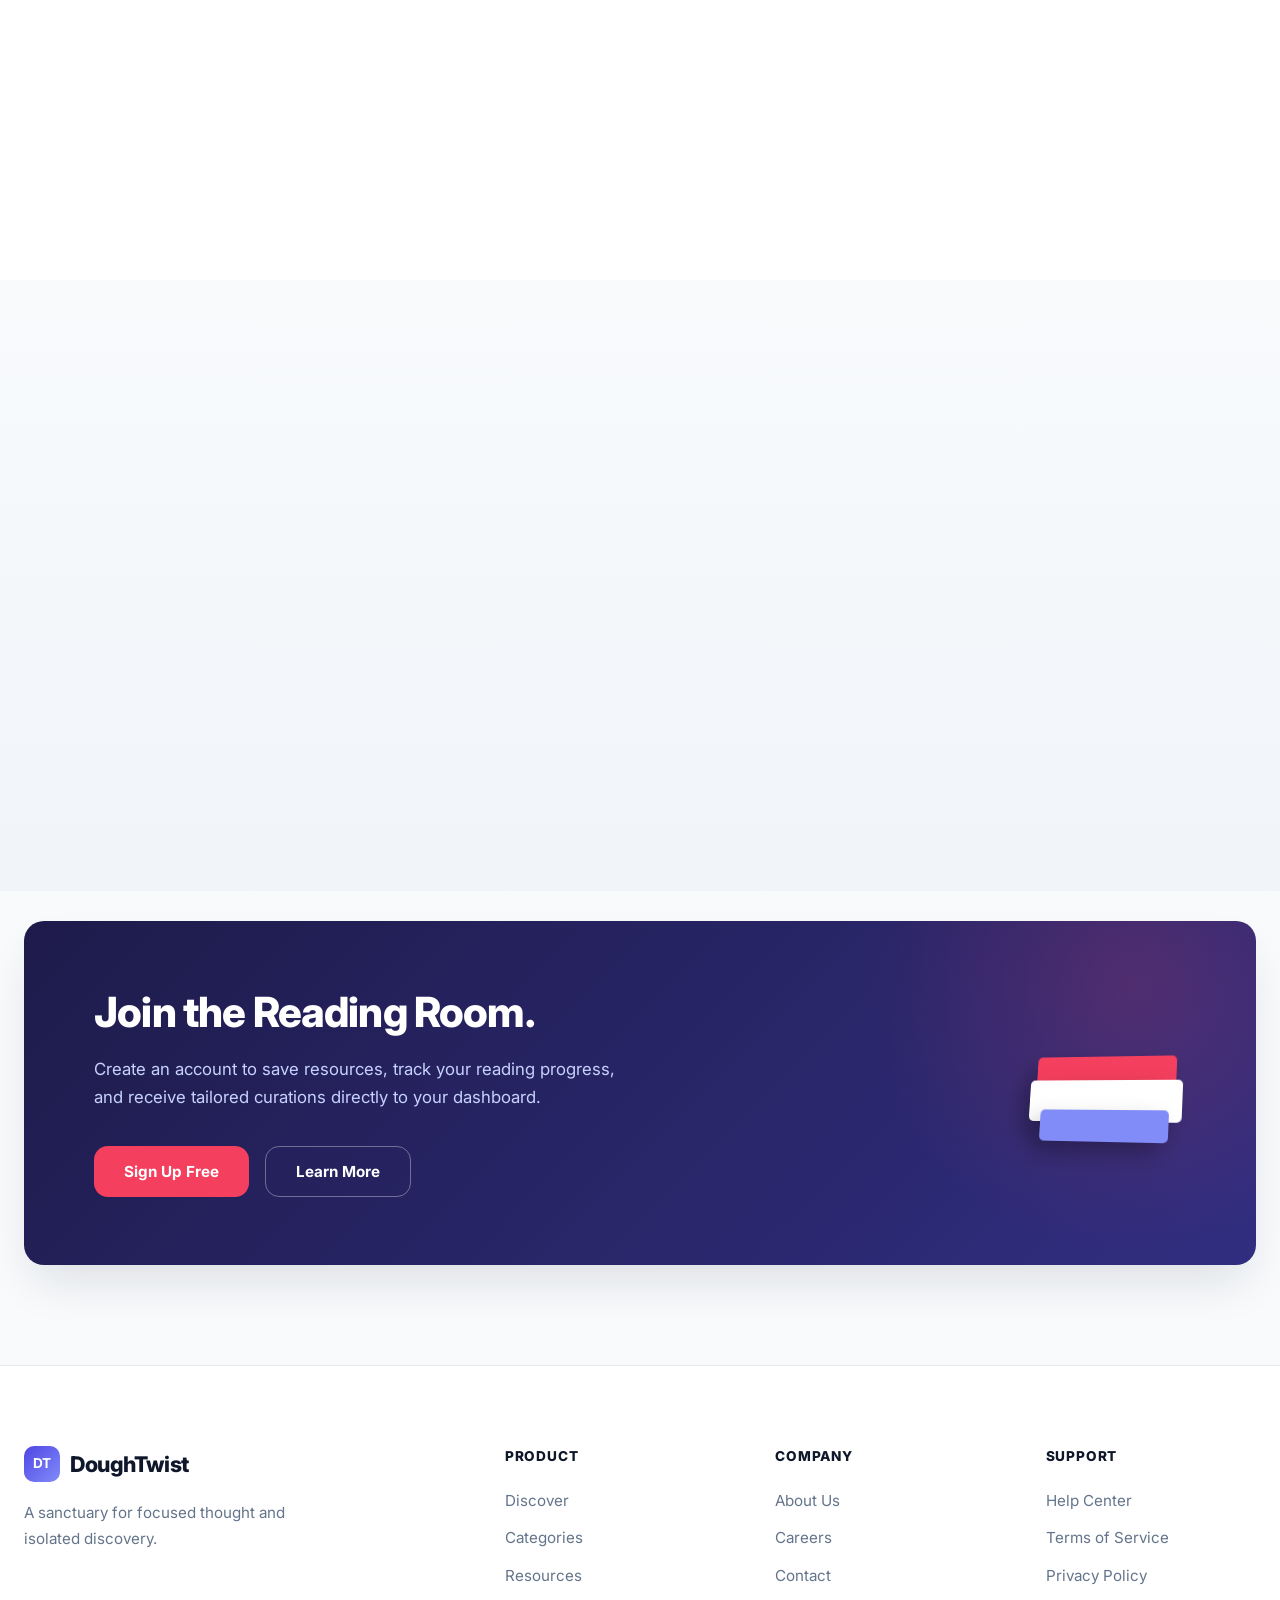
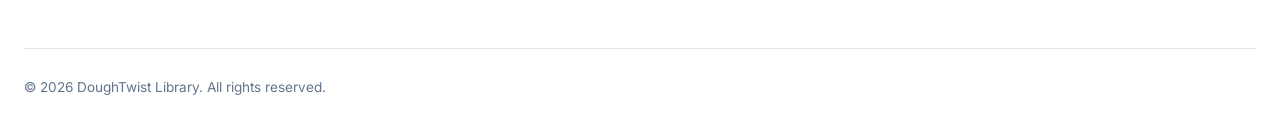
==== commit c6b310d3: "E-Library" ====
--- a/index.html
+++ b/index.html
@@ -28,8 +28,8 @@
                     <li><a href="pages/resources.html">Resources</a></li>
                 </ul>
                 <div class="nav-actions">
-                    <a href="pages/login.html" class="btn btn-login">Login</a>
-                    <a href="pages/register.html" class="btn btn-register">Register</a>
+                    <a href="pages/login.html" id="login" class="btn btn-login">Login</a>
+                    <a href="pages/register.html" id="register" class="btn btn-register">Register</a>
                 </div>
             </nav>
         </div>
@@ -167,7 +167,9 @@
         </div>
     </footer>
 
+    <script src="script/data.js"></script>
     <script src="script/reveal.js"></script>
+    <script src="script/auth.js"></script>
     <script src="script/index.js"></script>
     <script>
         // Mobile menu toggle
--- a/css/style.css
+++ b/css/style.css
@@ -480,6 +480,17 @@
   gap: 24px;
 }
 
+.collection-link {
+  display: block;
+  text-decoration: none;
+  color: inherit;
+  border-radius: var(--radius);
+}
+
+.collection-link .collection-card {
+  height: 100%;
+}
+
 .collection-card {
   background-color: var(--bg);
   border-radius: var(--radius);
